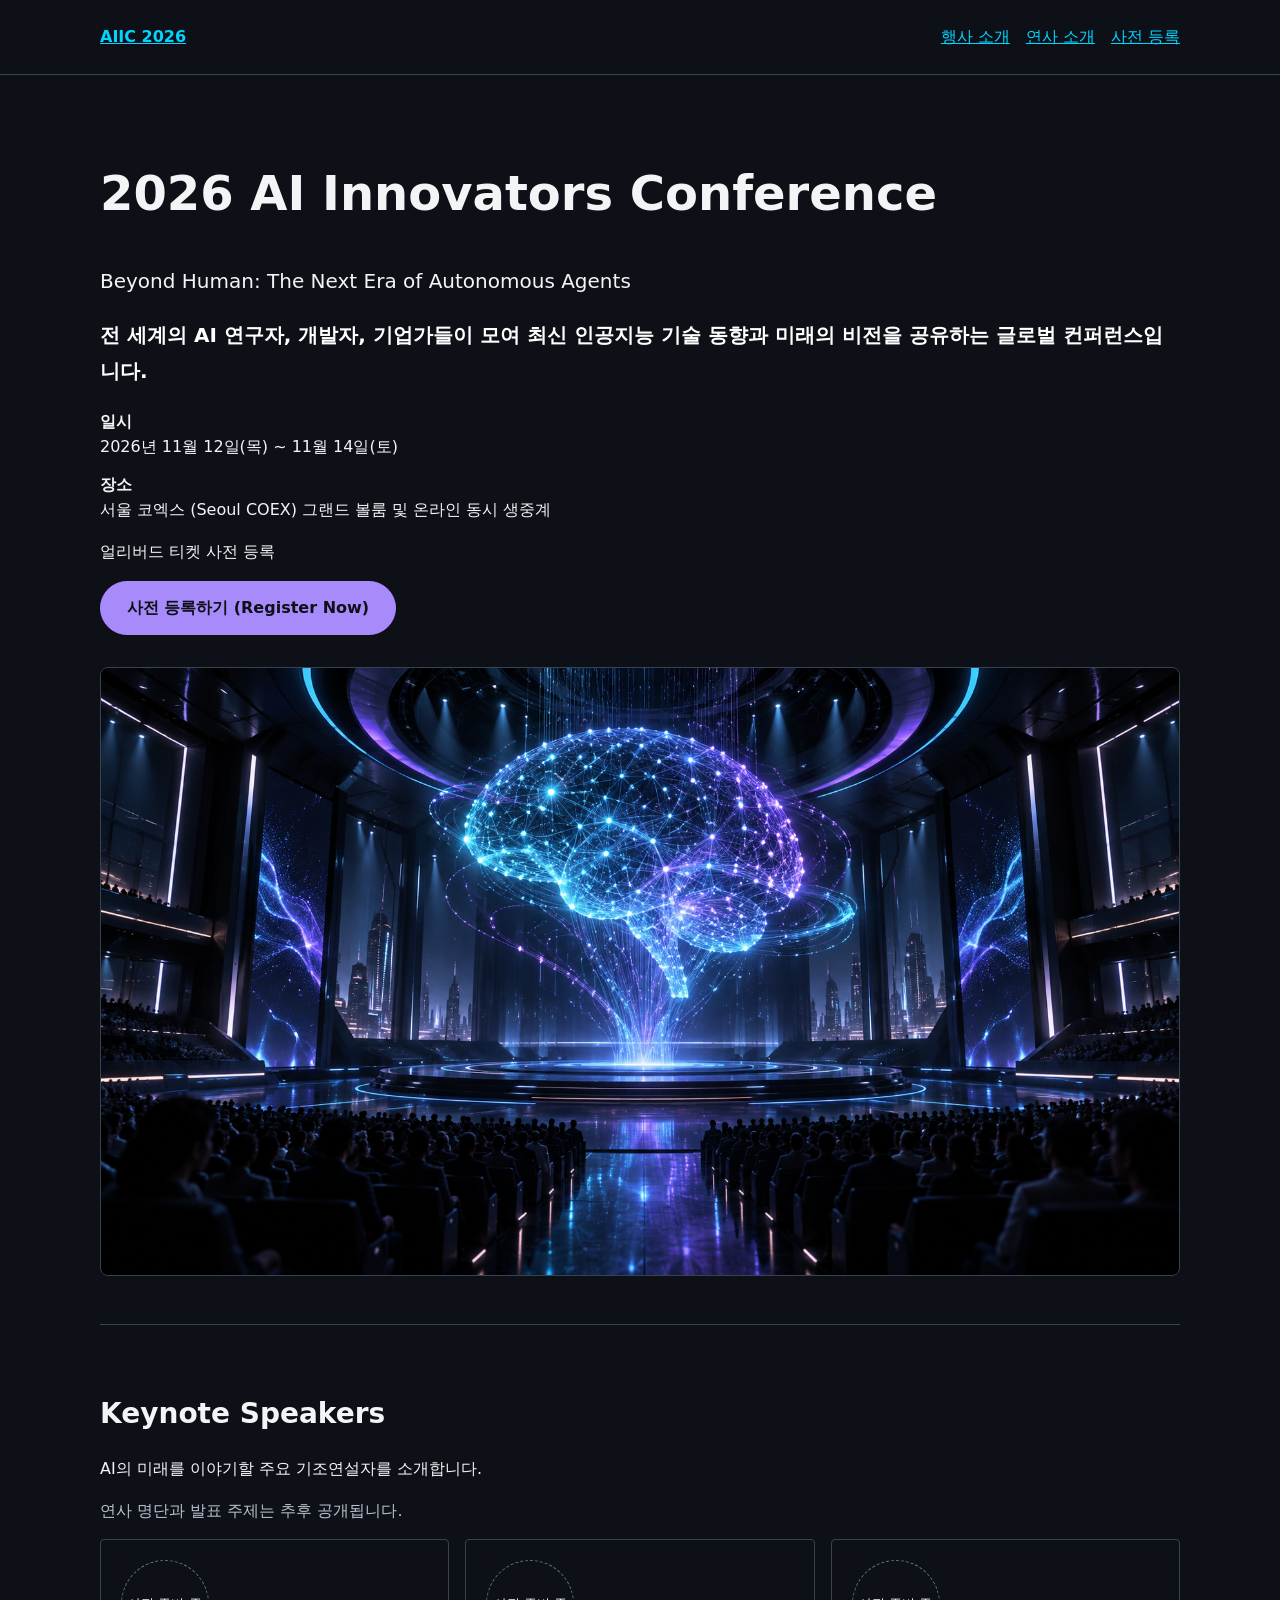
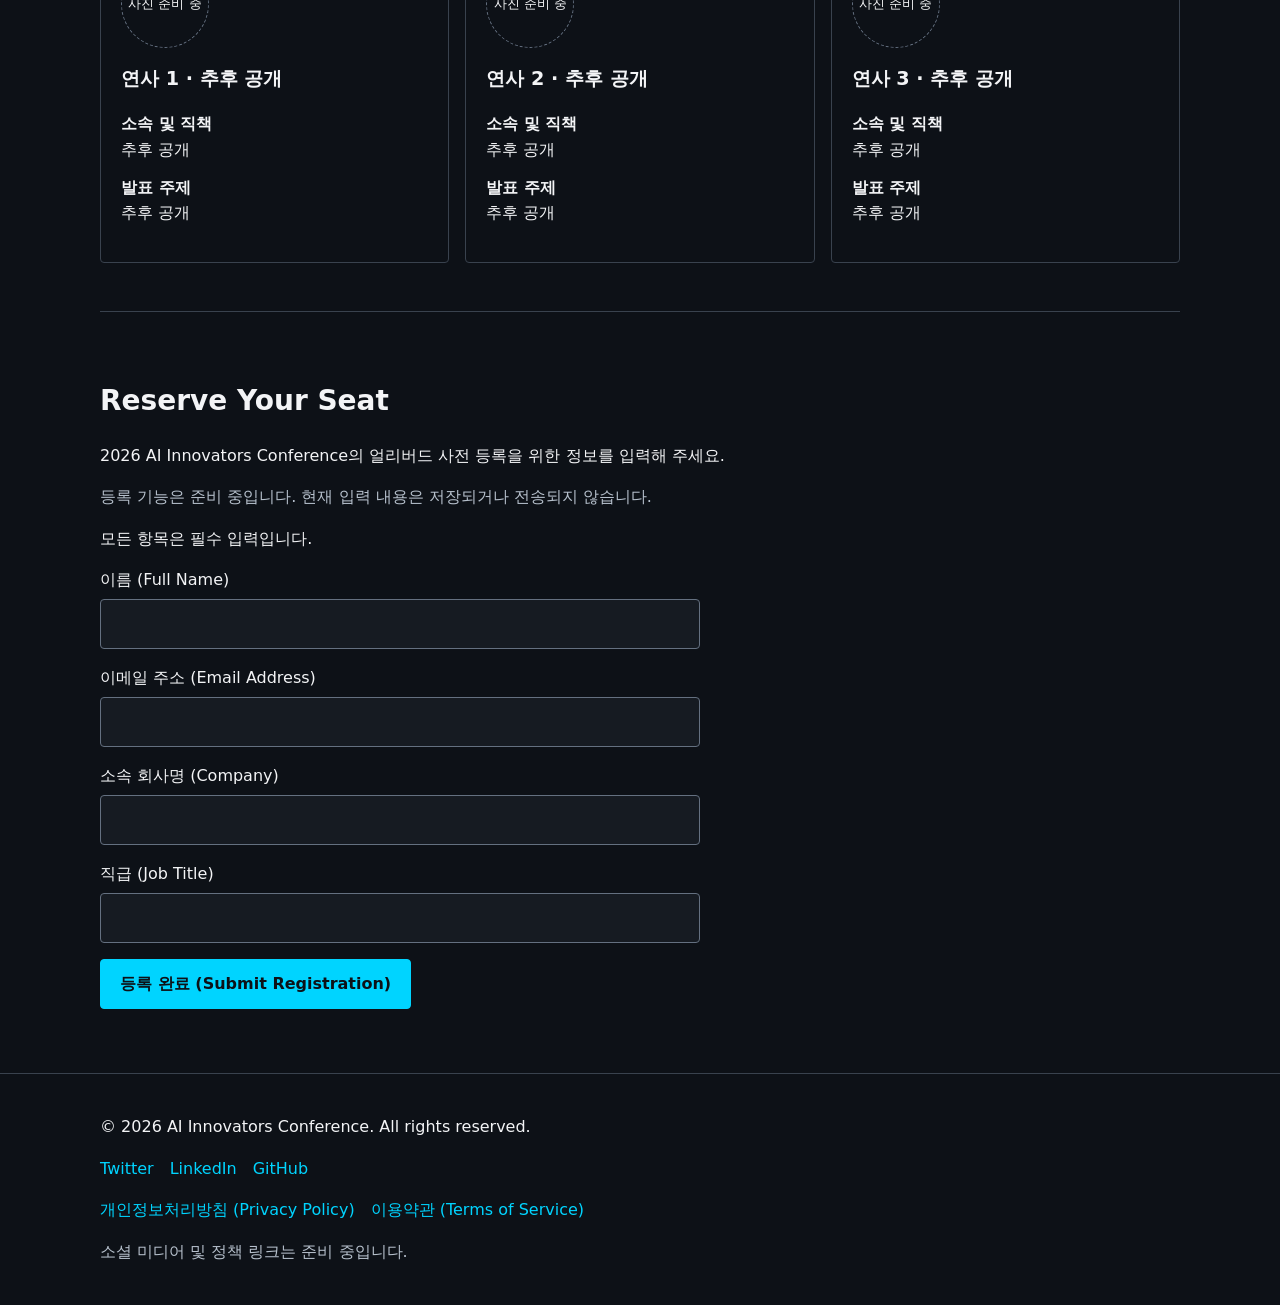
==== ai-conference-landing/index.html @ c1de63b6 "feat: add AI conference landing page" ====
<!DOCTYPE html>
<html lang="ko">
  <head>
    <meta charset="UTF-8" />
    <meta name="viewport" content="width=device-width, initial-scale=1.0" />
    <meta
      name="description"
      content="2026 AI Innovators Conference — 2026년 11월 12일부터 14일까지 서울 코엑스 그랜드 볼룸 및 온라인에서 열리는 글로벌 AI 컨퍼런스."
    />
    <title>2026 AI Innovators Conference | AIIC 2026</title>
    <link rel="stylesheet" href="styles.css" />
  </head>
  <body>
    <a class="skip-link" href="#main-content">본문 바로가기</a>

    <header class="site-header">
      <div class="container site-header__inner">
        <a class="site-header__brand" href="#hero" aria-label="AIIC 2026 행사 소개">AIIC 2026</a>
        <nav aria-label="주요 메뉴">
          <ul class="link-list">
            <li><a href="#hero">행사 소개</a></li>
            <li><a href="#speakers">연사 소개</a></li>
            <li><a href="#registration">사전 등록</a></li>
          </ul>
        </nav>
      </div>
    </header>

    <main id="main-content" class="container">
      <!-- 1. Hero: 행사명, 주제, 일정, 장소, 등록 CTA 및 배너 이미지 영역 -->
      <section id="hero" class="page-section hero" aria-labelledby="hero-title">
        <h1 id="hero-title" class="hero__title" lang="en">2026 AI Innovators Conference</h1>
        <p class="hero__subtitle" lang="en">Beyond Human: The Next Era of Autonomous Agents</p>
        <p class="hero__description">
          전 세계의 AI 연구자, 개발자, 기업가들이 모여 최신 인공지능 기술 동향과
          미래의 비전을 공유하는 글로벌 컨퍼런스입니다.
        </p>
        <dl class="detail-list">
          <dt class="detail-list__term">일시</dt>
          <dd class="detail-list__description">
            <time datetime="2026-11-12">2026년 11월 12일(목)</time> ~
            <time datetime="2026-11-14">11월 14일(토)</time>
          </dd>
          <dt class="detail-list__term">장소</dt>
          <dd class="detail-list__description">서울 코엑스 (Seoul COEX) 그랜드 볼룸 및 온라인 동시 생중계</dd>
        </dl>
        <p>얼리버드 티켓 사전 등록</p>
        <a class="button button--cta" href="#registration">사전 등록하기 <span lang="en">(Register Now)</span></a>

        <figure class="hero__banner">
          <img
            class="hero__image"
            src="assets/ai-conference-cyberpunk.png"
            alt="푸른색과 보라색 네온 조명 아래 AI 신경망 홀로그램이 떠 있는 미래형 컨퍼런스장 콘셉트 이미지"
            width="1672"
            height="941"
          />
        </figure>
      </section>

      <!-- 2. Speakers: 데스크톱 기준 3열 카드. 기획안의 연사 정보는 예시이며 확정 명단이 아닙니다. -->
      <section id="speakers" class="page-section speakers" aria-labelledby="speakers-title">
        <h2 id="speakers-title" class="page-section__title" lang="en">Keynote Speakers</h2>
        <p>AI의 미래를 이야기할 주요 기조연설자를 소개합니다.</p>
        <p class="text-note">연사 명단과 발표 주제는 추후 공개됩니다.</p>

        <div class="speakers__grid">
          <!-- TODO: 각 카드에 확정된 연사의 사진, 이름, 소속, 직책, 발표 주제를 입력합니다. -->
          <article class="speaker-card" aria-labelledby="speaker-1-name">
            <div class="speaker-card__photo speaker-card__photo--placeholder" aria-hidden="true">사진 준비 중</div>
            <h3 id="speaker-1-name" class="speaker-card__name">연사 1 · 추후 공개</h3>
            <dl class="detail-list">
              <dt class="detail-list__term">소속 및 직책</dt>
              <dd class="detail-list__description">추후 공개</dd>
              <dt class="detail-list__term">발표 주제</dt>
              <dd class="detail-list__description">추후 공개</dd>
            </dl>
          </article>

          <article class="speaker-card" aria-labelledby="speaker-2-name">
            <div class="speaker-card__photo speaker-card__photo--placeholder" aria-hidden="true">사진 준비 중</div>
            <h3 id="speaker-2-name" class="speaker-card__name">연사 2 · 추후 공개</h3>
            <dl class="detail-list">
              <dt class="detail-list__term">소속 및 직책</dt>
              <dd class="detail-list__description">추후 공개</dd>
              <dt class="detail-list__term">발표 주제</dt>
              <dd class="detail-list__description">추후 공개</dd>
            </dl>
          </article>

          <article class="speaker-card" aria-labelledby="speaker-3-name">
            <div class="speaker-card__photo speaker-card__photo--placeholder" aria-hidden="true">사진 준비 중</div>
            <h3 id="speaker-3-name" class="speaker-card__name">연사 3 · 추후 공개</h3>
            <dl class="detail-list">
              <dt class="detail-list__term">소속 및 직책</dt>
              <dd class="detail-list__description">추후 공개</dd>
              <dt class="detail-list__term">발표 주제</dt>
              <dd class="detail-list__description">추후 공개</dd>
            </dl>
          </article>
        </div>
      </section>

      <!-- 3. Registration: 회사명과 직급을 포함한 네 필드를 모두 필수로 구성합니다. -->
      <section id="registration" class="page-section" aria-labelledby="registration-title">
        <h2 id="registration-title" class="page-section__title" lang="en">Reserve Your Seat</h2>
        <p>2026 AI Innovators Conference의 얼리버드 사전 등록을 위한 정보를 입력해 주세요.</p>
        <p id="registration-note" class="text-note">등록 기능은 준비 중입니다. 현재 입력 내용은 저장되거나 전송되지 않습니다.</p>
        <p id="required-note">모든 항목은 필수 입력입니다.</p>

        <!-- TODO: 실제 접수 기능을 연결할 때 처리 주소와 개인정보 안내를 확정합니다. -->
        <form id="registration-form" class="registration-form" method="post" aria-describedby="registration-note required-note">
          <div class="registration-form__field">
            <label for="full-name">이름 <span lang="en">(Full Name)</span></label>
            <input id="full-name" class="registration-form__input" name="fullName" type="text" autocomplete="name" required />
          </div>
          <div class="registration-form__field">
            <label for="email">이메일 주소 <span lang="en">(Email Address)</span></label>
            <input id="email" class="registration-form__input" name="email" type="email" autocomplete="email" required />
          </div>
          <div class="registration-form__field">
            <label for="company">소속 회사명 <span lang="en">(Company)</span></label>
            <input id="company" class="registration-form__input" name="company" type="text" autocomplete="organization" required />
          </div>
          <div class="registration-form__field">
            <label for="job-title">직급 <span lang="en">(Job Title)</span></label>
            <input id="job-title" class="registration-form__input" name="jobTitle" type="text" autocomplete="organization-title" required />
          </div>
          <button id="registration-submit" class="button" type="submit" disabled>
            등록 완료 <span lang="en">(Submit Registration)</span>
          </button>
          <p id="registration-status" role="status" aria-live="polite"></p>
          <noscript><p>등록 폼의 입력 확인 기능을 사용하려면 JavaScript를 켜 주세요. 현재 실제 등록은 진행되지 않습니다.</p></noscript>
        </form>
      </section>
    </main>

    <!-- 4. Footer: 공식 주소가 제공되면 아래 placeholder 앵커에 href를 추가합니다. -->
    <footer class="site-footer">
      <div class="container">
        <p lang="en">© 2026 AI Innovators Conference. All rights reserved.</p>
        <!-- TODO: 공식 소셜 URL 확정 후 href 및 아이콘을 추가합니다. -->
        <nav class="site-footer__nav" aria-label="소셜 미디어">
          <ul class="link-list">
            <li><a aria-disabled="true" lang="en">Twitter</a></li>
            <li><a aria-disabled="true" lang="en">LinkedIn</a></li>
            <li><a aria-disabled="true" lang="en">GitHub</a></li>
          </ul>
        </nav>
        <nav class="site-footer__nav" aria-label="정책 및 약관">
          <ul class="link-list">
            <li><a aria-disabled="true">개인정보처리방침 <span lang="en">(Privacy Policy)</span></a></li>
            <li><a aria-disabled="true">이용약관 <span lang="en">(Terms of Service)</span></a></li>
          </ul>
        </nav>
        <p class="text-note">소셜 미디어 및 정책 링크는 준비 중입니다.</p>
      </div>
    </footer>

    <script>
      // 정적 구조 확인용: 브라우저의 필수 입력 및 이메일 검증만 사용하며 전송하지 않습니다.
      const registrationForm = document.getElementById("registration-form");
      const registrationStatus = document.getElementById("registration-status");

      registrationForm.addEventListener("submit", (event) => {
        event.preventDefault();
        registrationStatus.textContent =
          "입력 확인이 완료되었습니다. 등록 기능은 준비 중이며, 실제 참가 신청이나 정보 저장은 진행되지 않았습니다.";
      });

      registrationForm.addEventListener("input", () => {
        registrationStatus.textContent = "";
      });

      document.getElementById("registration-submit").disabled = false;
    </script>
  </body>
</html>
---- ai-conference-landing/styles.css ----
/* BEM: block, block__element, block--modifier, block__element--modifier */

/* 1. 공통 디자인 토큰 */
:root {
  --color-background: #0d1117;
  --color-surface: #161b22;
  --color-text: #f3f4f6;
  --color-text-strong: #ffffff;
  --color-text-muted: #b6c0cc;
  --color-accent: #00d4ff;
  --color-accent-hover: #8aebff;
  --color-cta: #a78bfa;
  --color-cta-hover: #c4b5fd;
  --color-border: #39424e;
  --color-border-strong: #647080;

  --space-xs: 0.5rem;
  --space-sm: 0.75rem;
  --space-md: 1rem;
  --space-lg: 1.5rem;
  --space-xl: 2rem;
  --space-2xl: 3rem;

  --radius-sm: 4px;
  --radius-md: 8px;
  --border-default: 1px solid var(--color-border);

  color-scheme: dark;
  font-family: system-ui, -apple-system, BlinkMacSystemFont, "Segoe UI", sans-serif;
  line-height: 1.6;
  color: var(--color-text);
  background: var(--color-background);
}

/* 2. 기본 요소와 키보드 포커스 */
* {
  box-sizing: border-box;
}

html {
  scroll-behavior: smooth;
}

body {
  margin: 0;
}

a {
  color: var(--color-accent);
}

.hero__title,
.page-section__title,
.speaker-card__name {
  line-height: 1.3;
}

.hero__title {
  font-size: clamp(2rem, 5vw, 3rem);
}

.page-section__title {
  font-size: 1.75rem;
}

.speaker-card__name {
  font-size: 1.2rem;
}

.button,
.registration-form__input {
  font: inherit;
}

:focus-visible {
  outline: 3px solid var(--color-accent);
  outline-offset: 4px;
}

/* 3. 페이지 레이아웃과 내비게이션 */
.container {
  width: min(100% - 2rem, 1080px);
  margin-inline: auto;
}

.site-header,
.site-footer {
  padding-block: var(--space-lg);
}

.site-header {
  border-bottom: var(--border-default);
}

.site-header__inner,
.link-list {
  display: flex;
  flex-wrap: wrap;
  gap: var(--space-md);
}

.site-header__inner {
  align-items: center;
  justify-content: space-between;
}

.site-header__brand {
  font-weight: 700;
}

.link-list {
  padding: 0;
  margin: 0;
  list-style: none;
}

.page-section {
  padding-block: var(--space-2xl);
  scroll-margin-top: var(--space-md);
}

.page-section + .page-section,
.site-footer {
  border-top: var(--border-default);
}

/* 4. Hero와 공통 텍스트 */
.hero__subtitle {
  font-size: 1.25rem;
}

.hero__description {
  font-size: clamp(1.1rem, 2vw, 1.25rem);
  font-weight: 700;
  line-height: 1.8;
  color: var(--color-text-strong);
}

.text-note {
  color: var(--color-text-muted);
}

.detail-list__term {
  font-weight: 700;
}

.detail-list__description {
  margin: 0 0 var(--space-sm);
}

/* 5. 공통 버튼과 CTA 변형 */
.button {
  display: inline-block;
  padding: 0.7rem 1.2rem;
  border: 1px solid var(--color-accent);
  border-radius: var(--radius-sm);
  color: var(--color-background);
  background: var(--color-accent);
  font-weight: 700;
  text-decoration: none;
  cursor: pointer;
}

.button:hover {
  background: var(--color-accent-hover);
}

.button:disabled {
  opacity: 0.6;
  cursor: not-allowed;
}

.button--cta {
  padding: 0.85rem 1.6rem;
  border-color: var(--color-cta);
  border-radius: 999px;
  background: var(--color-cta);
}

.button--cta:hover {
  border-color: var(--color-cta-hover);
  background: var(--color-cta-hover);
}

/* 6. Hero 이미지와 연사 카드 */
.hero__banner {
  margin: var(--space-xl) 0 0;
  overflow: hidden;
  border: var(--border-default);
  border-radius: var(--radius-md);
}

.hero__image {
  display: block;
  width: 100%;
  height: auto;
}

.speakers__grid {
  display: grid;
  grid-template-columns: repeat(3, minmax(0, 1fr));
  gap: var(--space-md);
}

.speaker-card {
  border: var(--border-default);
  border-radius: var(--radius-sm);
  padding: 1.25rem;
}

.speaker-card__photo {
  width: 88px;
  height: 88px;
  margin: 0;
  border-radius: 50%;
  font-size: 0.8rem;
}

.speaker-card__photo--placeholder {
  display: grid;
  place-content: center;
  border: 1px dashed var(--color-border-strong);
  text-align: center;
}

/* 7. 등록 폼 */
.registration-form {
  max-width: 600px;
}

.registration-form__field {
  display: grid;
  gap: 0.4rem;
  margin-bottom: var(--space-md);
}

.registration-form__input {
  width: 100%;
  padding: 0.7rem;
  border: 1px solid var(--color-border-strong);
  border-radius: var(--radius-sm);
  background: var(--color-surface);
  color: inherit;
}

/* 8. 푸터와 본문 바로가기 */
.site-footer__nav {
  margin-block: var(--space-md);
}

.skip-link {
  position: absolute;
  top: var(--space-xs);
  left: var(--space-md);
  padding: var(--space-xs);
  background: var(--color-background);
  transform: translateY(-200%);
}

.skip-link:focus {
  transform: translateY(0);
}

/* 9. 반응형 배치: 태블릿 2열, 모바일 1열 */
@media (max-width: 800px) {
  .speakers__grid {
    grid-template-columns: repeat(2, minmax(0, 1fr));
  }
}

@media (max-width: 560px) {
  .speakers__grid {
    grid-template-columns: 1fr;
  }

  .page-section {
    padding-block: var(--space-xl);
  }
}

/* 10. 시스템의 모션 감소 설정 존중 */
@media (prefers-reduced-motion: reduce) {
  html {
    scroll-behavior: auto;
  }
}
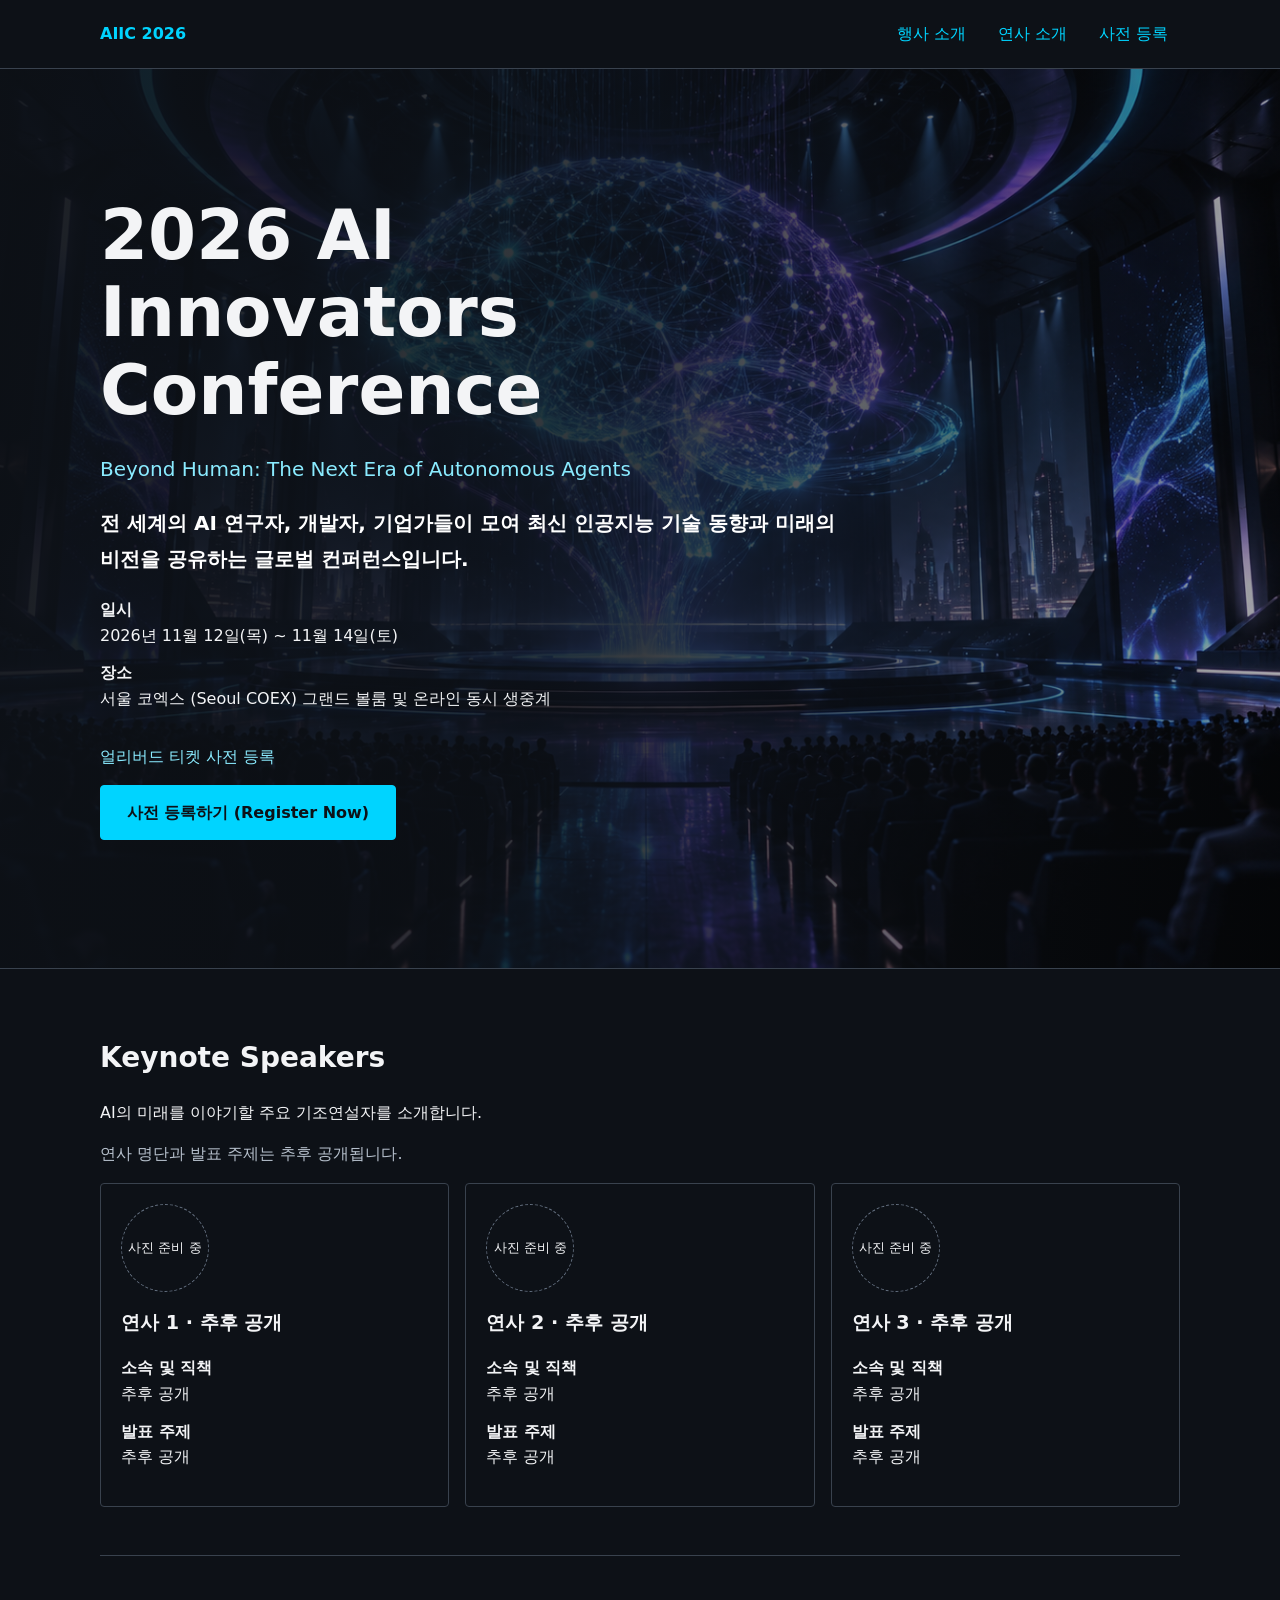
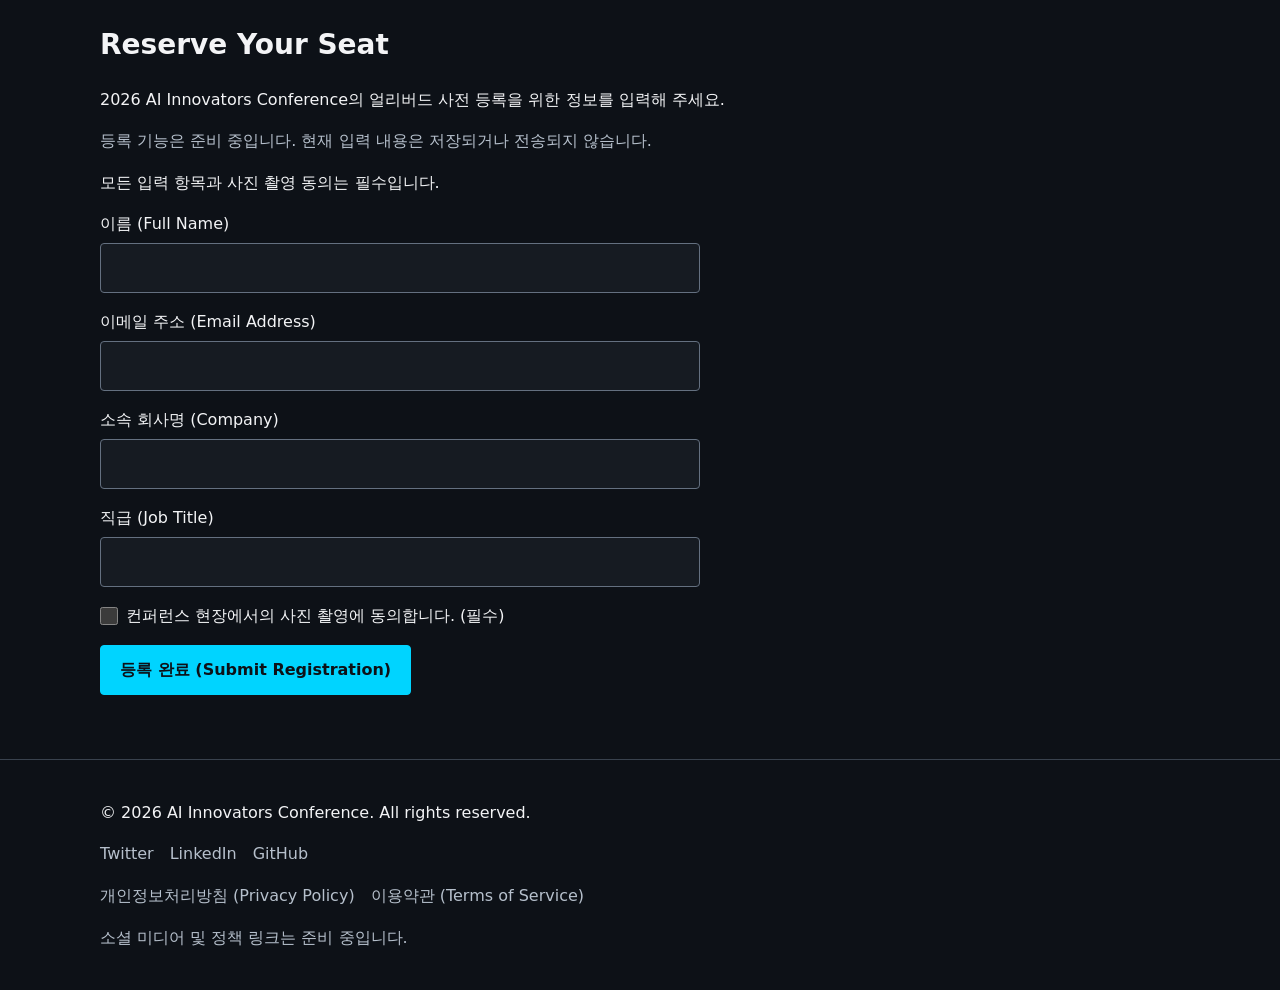
==== commit e20a4b17: "fix: address ui_reviewer feedback on conference landing page" ====
--- a/ai-conference-landing/index.html
+++ b/ai-conference-landing/index.html
@@ -16,50 +16,52 @@
     <header class="site-header">
       <div class="container site-header__inner">
         <a class="site-header__brand" href="#hero" aria-label="AIIC 2026 행사 소개">AIIC 2026</a>
-        <nav aria-label="주요 메뉴">
-          <ul class="link-list">
-            <li><a href="#hero">행사 소개</a></li>
-            <li><a href="#speakers">연사 소개</a></li>
-            <li><a href="#registration">사전 등록</a></li>
+        <nav class="site-header__nav" aria-label="주요 메뉴">
+          <ul class="link-list site-header__links">
+            <li><a class="site-header__link" href="#hero">행사 소개</a></li>
+            <li><a class="site-header__link" href="#speakers">연사 소개</a></li>
+            <li><a class="site-header__link" href="#registration">사전 등록</a></li>
           </ul>
         </nav>
       </div>
     </header>
 
-    <main id="main-content" class="container">
-      <!-- 1. Hero: 행사명, 주제, 일정, 장소, 등록 CTA 및 배너 이미지 영역 -->
-      <section id="hero" class="page-section hero" aria-labelledby="hero-title">
-        <h1 id="hero-title" class="hero__title" lang="en">2026 AI Innovators Conference</h1>
-        <p class="hero__subtitle" lang="en">Beyond Human: The Next Era of Autonomous Agents</p>
-        <p class="hero__description">
-          전 세계의 AI 연구자, 개발자, 기업가들이 모여 최신 인공지능 기술 동향과
-          미래의 비전을 공유하는 글로벌 컨퍼런스입니다.
-        </p>
-        <dl class="detail-list">
-          <dt class="detail-list__term">일시</dt>
-          <dd class="detail-list__description">
-            <time datetime="2026-11-12">2026년 11월 12일(목)</time> ~
-            <time datetime="2026-11-14">11월 14일(토)</time>
-          </dd>
-          <dt class="detail-list__term">장소</dt>
-          <dd class="detail-list__description">서울 코엑스 (Seoul COEX) 그랜드 볼룸 및 온라인 동시 생중계</dd>
-        </dl>
-        <p>얼리버드 티켓 사전 등록</p>
-        <a class="button button--cta" href="#registration">사전 등록하기 <span lang="en">(Register Now)</span></a>
-
-        <figure class="hero__banner">
-          <img
-            class="hero__image"
-            src="assets/ai-conference-cyberpunk.png"
-            alt="푸른색과 보라색 네온 조명 아래 AI 신경망 홀로그램이 떠 있는 미래형 컨퍼런스장 콘셉트 이미지"
-            width="1672"
-            height="941"
-          />
-        </figure>
+    <main id="main-content">
+      <!-- 1. Hero: 전체 너비 배경 이미지 위에 행사 정보와 등록 CTA를 배치합니다. -->
+      <section id="hero" class="hero" aria-labelledby="hero-title">
+        <img
+          class="hero__image"
+          src="assets/ai-conference-cyberpunk.png"
+          alt=""
+          width="1672"
+          height="941"
+          fetchpriority="high"
+        />
+        <div class="container hero__inner">
+          <div class="hero__content">
+            <h1 id="hero-title" class="hero__title" lang="en">2026 AI Innovators Conference</h1>
+            <p class="hero__subtitle" lang="en">Beyond Human: The Next Era of Autonomous Agents</p>
+            <p class="hero__description">
+              전 세계의 AI 연구자, 개발자, 기업가들이 모여 최신 인공지능 기술 동향과
+              미래의 비전을 공유하는 글로벌 컨퍼런스입니다.
+            </p>
+            <dl class="detail-list">
+              <dt class="detail-list__term">일시</dt>
+              <dd class="detail-list__description">
+                <time datetime="2026-11-12">2026년 11월 12일(목)</time> ~
+                <time datetime="2026-11-14">11월 14일(토)</time>
+              </dd>
+              <dt class="detail-list__term">장소</dt>
+              <dd class="detail-list__description">서울 코엑스 (Seoul COEX) 그랜드 볼룸 및 온라인 동시 생중계</dd>
+            </dl>
+            <p class="hero__ticket-note">얼리버드 티켓 사전 등록</p>
+            <a class="button button--cta" href="#registration">사전 등록하기 <span class="button__translation" lang="en">(Register Now)</span></a>
+          </div>
+        </div>
       </section>
 
       <!-- 2. Speakers: 데스크톱 기준 3열 카드. 기획안의 연사 정보는 예시이며 확정 명단이 아닙니다. -->
-      <section id="speakers" class="page-section speakers" aria-labelledby="speakers-title">
+      <section id="speakers" class="container page-section speakers" aria-labelledby="speakers-title">
         <h2 id="speakers-title" class="page-section__title" lang="en">Keynote Speakers</h2>
         <p>AI의 미래를 이야기할 주요 기조연설자를 소개합니다.</p>
         <p class="text-note">연사 명단과 발표 주제는 추후 공개됩니다.</p>
@@ -101,12 +103,12 @@
         </div>
       </section>
 
-      <!-- 3. Registration: 회사명과 직급을 포함한 네 필드를 모두 필수로 구성합니다. -->
-      <section id="registration" class="page-section" aria-labelledby="registration-title">
+      <!-- 3. Registration: 입력 항목과 사진 촬영 동의를 모두 필수로 구성합니다. -->
+      <section id="registration" class="container page-section" aria-labelledby="registration-title">
         <h2 id="registration-title" class="page-section__title" lang="en">Reserve Your Seat</h2>
         <p>2026 AI Innovators Conference의 얼리버드 사전 등록을 위한 정보를 입력해 주세요.</p>
         <p id="registration-note" class="text-note">등록 기능은 준비 중입니다. 현재 입력 내용은 저장되거나 전송되지 않습니다.</p>
-        <p id="required-note">모든 항목은 필수 입력입니다.</p>
+        <p id="required-note">모든 입력 항목과 사진 촬영 동의는 필수입니다.</p>
 
         <!-- TODO: 실제 접수 기능을 연결할 때 처리 주소와 개인정보 안내를 확정합니다. -->
         <form id="registration-form" class="registration-form" method="post" aria-describedby="registration-note required-note">
@@ -126,8 +128,14 @@
             <label for="job-title">직급 <span lang="en">(Job Title)</span></label>
             <input id="job-title" class="registration-form__input" name="jobTitle" type="text" autocomplete="organization-title" required />
           </div>
-          <button id="registration-submit" class="button" type="submit" disabled>
-            등록 완료 <span lang="en">(Submit Registration)</span>
+          <div class="registration-form__field">
+            <label class="registration-form__consent" for="photo-consent">
+              <input id="photo-consent" class="registration-form__checkbox" name="photoConsent" type="checkbox" value="agreed" required />
+              <span>컨퍼런스 현장에서의 사진 촬영에 동의합니다. (필수)</span>
+            </label>
+          </div>
+          <button id="registration-submit" class="button registration-form__submit" type="submit" disabled>
+            등록 완료 <span class="button__translation" lang="en">(Submit Registration)</span>
           </button>
           <p id="registration-status" role="status" aria-live="polite"></p>
           <noscript><p>등록 폼의 입력 확인 기능을 사용하려면 JavaScript를 켜 주세요. 현재 실제 등록은 진행되지 않습니다.</p></noscript>
@@ -142,15 +150,15 @@
         <!-- TODO: 공식 소셜 URL 확정 후 href 및 아이콘을 추가합니다. -->
         <nav class="site-footer__nav" aria-label="소셜 미디어">
           <ul class="link-list">
-            <li><a aria-disabled="true" lang="en">Twitter</a></li>
-            <li><a aria-disabled="true" lang="en">LinkedIn</a></li>
-            <li><a aria-disabled="true" lang="en">GitHub</a></li>
+            <li><a class="site-footer__link" aria-disabled="true" lang="en">Twitter</a></li>
+            <li><a class="site-footer__link" aria-disabled="true" lang="en">LinkedIn</a></li>
+            <li><a class="site-footer__link" aria-disabled="true" lang="en">GitHub</a></li>
           </ul>
         </nav>
         <nav class="site-footer__nav" aria-label="정책 및 약관">
           <ul class="link-list">
-            <li><a aria-disabled="true">개인정보처리방침 <span lang="en">(Privacy Policy)</span></a></li>
-            <li><a aria-disabled="true">이용약관 <span lang="en">(Terms of Service)</span></a></li>
+            <li><a class="site-footer__link" aria-disabled="true">개인정보처리방침 <span lang="en">(Privacy Policy)</span></a></li>
+            <li><a class="site-footer__link" aria-disabled="true">이용약관 <span lang="en">(Terms of Service)</span></a></li>
           </ul>
         </nav>
         <p class="text-note">소셜 미디어 및 정책 링크는 준비 중입니다.</p>
--- a/ai-conference-landing/styles.css
+++ b/ai-conference-landing/styles.css
@@ -9,8 +9,7 @@
   --color-text-muted: #b6c0cc;
   --color-accent: #00d4ff;
   --color-accent-hover: #8aebff;
-  --color-cta: #a78bfa;
-  --color-cta-hover: #c4b5fd;
+  --shadow-accent: 0 0 0.75rem rgb(0 212 255 / 35%), 0 0 1.5rem rgb(0 212 255 / 20%);
   --color-border: #39424e;
   --color-border-strong: #647080;
 
@@ -56,7 +55,9 @@
 }
 
 .hero__title {
-  font-size: clamp(2rem, 5vw, 3rem);
+  margin: 0 0 var(--space-lg);
+  font-size: clamp(2.25rem, 5.4vw, 4.5rem);
+  line-height: 1.12;
 }
 
 .page-section__title {
@@ -89,6 +90,7 @@
 }
 
 .site-header {
+  padding-block: var(--space-sm);
   border-bottom: var(--border-default);
 }
 
@@ -105,7 +107,11 @@
 }
 
 .site-header__brand {
+  display: inline-flex;
+  align-items: center;
+  min-height: 44px;
   font-weight: 700;
+  text-decoration: none;
 }
 
 .link-list {
@@ -114,6 +120,28 @@
   list-style: none;
 }
 
+.site-header__links {
+  gap: var(--space-xs);
+}
+
+.site-header__link {
+  display: flex;
+  align-items: center;
+  justify-content: center;
+  min-height: 44px;
+  padding: var(--space-xs) var(--space-sm);
+  border-radius: var(--radius-sm);
+  text-align: center;
+  text-decoration: none;
+  word-break: keep-all;
+}
+
+.site-header__link:hover {
+  color: var(--color-accent-hover);
+  text-decoration: underline;
+  text-underline-offset: 0.25em;
+}
+
 .page-section {
   padding-block: var(--space-2xl);
   scroll-margin-top: var(--space-md);
@@ -125,8 +153,39 @@
 }
 
 /* 4. Hero와 공통 텍스트 */
+.hero {
+  position: relative;
+  isolation: isolate;
+  display: grid;
+  align-items: center;
+  min-height: 100vh;
+  min-height: 100svh;
+  padding-block: clamp(3rem, 7vw, 6rem);
+  border-bottom: var(--border-default);
+  background: var(--color-background);
+}
+
+.hero::before {
+  position: absolute;
+  z-index: -1;
+  inset: 0;
+  background: linear-gradient(90deg, rgb(13 17 23 / 94%) 0%, rgb(13 17 23 / 82%) 50%, rgb(13 17 23 / 35%) 100%);
+  content: "";
+  pointer-events: none;
+}
+
+.hero__inner {
+  min-width: 0;
+}
+
+.hero__content {
+  max-width: 46rem;
+  overflow-wrap: anywhere;
+}
+
 .hero__subtitle {
   font-size: 1.25rem;
+  color: var(--color-accent-hover);
 }
 
 .hero__description {
@@ -136,6 +195,11 @@
   color: var(--color-text-strong);
 }
 
+.hero__ticket-note {
+  margin-top: var(--space-xl);
+  color: var(--color-accent-hover);
+}
+
 .text-note {
   color: var(--color-text-muted);
 }
@@ -151,18 +215,33 @@
 /* 5. 공통 버튼과 CTA 변형 */
 .button {
   display: inline-block;
+  max-width: 100%;
+  min-height: 48px;
   padding: 0.7rem 1.2rem;
   border: 1px solid var(--color-accent);
   border-radius: var(--radius-sm);
   color: var(--color-background);
   background: var(--color-accent);
   font-weight: 700;
+  text-align: center;
   text-decoration: none;
+  overflow-wrap: anywhere;
   cursor: pointer;
-}
-
-.button:hover {
+  transition: background-color 160ms ease, border-color 160ms ease, box-shadow 160ms ease;
+}
+
+.button:focus-visible:not(:disabled) {
+  border-color: var(--color-accent-hover);
   background: var(--color-accent-hover);
+  box-shadow: var(--shadow-accent);
+}
+
+@media (hover: hover) {
+  .button:hover:not(:disabled) {
+    border-color: var(--color-accent-hover);
+    background: var(--color-accent-hover);
+    box-shadow: var(--shadow-accent);
+  }
 }
 
 .button:disabled {
@@ -172,40 +251,38 @@
 
 .button--cta {
   padding: 0.85rem 1.6rem;
-  border-color: var(--color-cta);
-  border-radius: 999px;
-  background: var(--color-cta);
-}
-
-.button--cta:hover {
-  border-color: var(--color-cta-hover);
-  background: var(--color-cta-hover);
+}
+
+.button__translation {
+  display: inline-block;
+  max-width: 100%;
 }
 
 /* 6. Hero 이미지와 연사 카드 */
-.hero__banner {
-  margin: var(--space-xl) 0 0;
-  overflow: hidden;
-  border: var(--border-default);
-  border-radius: var(--radius-md);
-}
-
 .hero__image {
+  position: absolute;
+  z-index: -2;
+  inset: 0;
   display: block;
   width: 100%;
-  height: auto;
+  height: 100%;
+  object-fit: cover;
+  object-position: center;
 }
 
 .speakers__grid {
   display: grid;
-  grid-template-columns: repeat(3, minmax(0, 1fr));
+  grid-template-columns: repeat(6, minmax(0, 1fr));
   gap: var(--space-md);
 }
 
 .speaker-card {
+  grid-column: span 2;
+  min-width: 0;
   border: var(--border-default);
   border-radius: var(--radius-sm);
   padding: 1.25rem;
+  overflow-wrap: anywhere;
 }
 
 .speaker-card__photo {
@@ -236,6 +313,7 @@
 
 .registration-form__input {
   width: 100%;
+  min-width: 0;
   padding: 0.7rem;
   border: 1px solid var(--color-border-strong);
   border-radius: var(--radius-sm);
@@ -243,13 +321,35 @@
   color: inherit;
 }
 
+.registration-form__consent {
+  display: flex;
+  align-items: flex-start;
+  gap: var(--space-xs);
+  cursor: pointer;
+}
+
+.registration-form__checkbox {
+  flex-shrink: 0;
+  width: 1.1rem;
+  height: 1.1rem;
+  margin: 0.25rem 0 0;
+  accent-color: var(--color-accent);
+}
+
 /* 8. 푸터와 본문 바로가기 */
 .site-footer__nav {
   margin-block: var(--space-md);
 }
 
+.site-footer__link[aria-disabled="true"] {
+  color: var(--color-text-muted);
+  text-decoration: none;
+  cursor: default;
+}
+
 .skip-link {
   position: absolute;
+  z-index: 1;
   top: var(--space-xs);
   left: var(--space-md);
   padding: var(--space-xs);
@@ -261,16 +361,60 @@
   transform: translateY(0);
 }
 
-/* 9. 반응형 배치: 태블릿 2열, 모바일 1열 */
-@media (max-width: 800px) {
+/* 9. 카드 최소 너비 약 17rem 기준으로 전환하고 마지막 단독 카드는 중앙 정렬합니다. */
+@media (max-width: 55rem) {
   .speakers__grid {
-    grid-template-columns: repeat(2, minmax(0, 1fr));
-  }
-}
-
-@media (max-width: 560px) {
+    grid-template-columns: repeat(4, minmax(0, 1fr));
+  }
+
+  .speaker-card:last-child:nth-child(odd) {
+    grid-column: 2 / span 2;
+  }
+}
+
+@media (max-width: 37rem) {
   .speakers__grid {
     grid-template-columns: 1fr;
+  }
+
+  .speaker-card,
+  .speaker-card:last-child:nth-child(odd) {
+    grid-column: auto;
+  }
+}
+
+@media (max-width: 560px) {
+  .site-header__inner {
+    flex-direction: column;
+    align-items: stretch;
+    gap: var(--space-xs);
+  }
+
+  .site-header__brand {
+    align-self: flex-start;
+  }
+
+  .site-header__links {
+    display: grid;
+    grid-template-columns: repeat(3, minmax(0, 1fr));
+    gap: 0.25rem;
+  }
+
+  .site-header__link {
+    padding-inline: var(--space-xs);
+  }
+
+  .hero {
+    padding-block: var(--space-2xl);
+  }
+
+  .hero::before {
+    background: rgb(13 17 23 / 85%);
+  }
+
+  .button--cta,
+  .registration-form__submit {
+    width: 100%;
   }
 
   .page-section {
@@ -283,4 +427,8 @@
   html {
     scroll-behavior: auto;
   }
-}
+
+  .button {
+    transition: none;
+  }
+}
